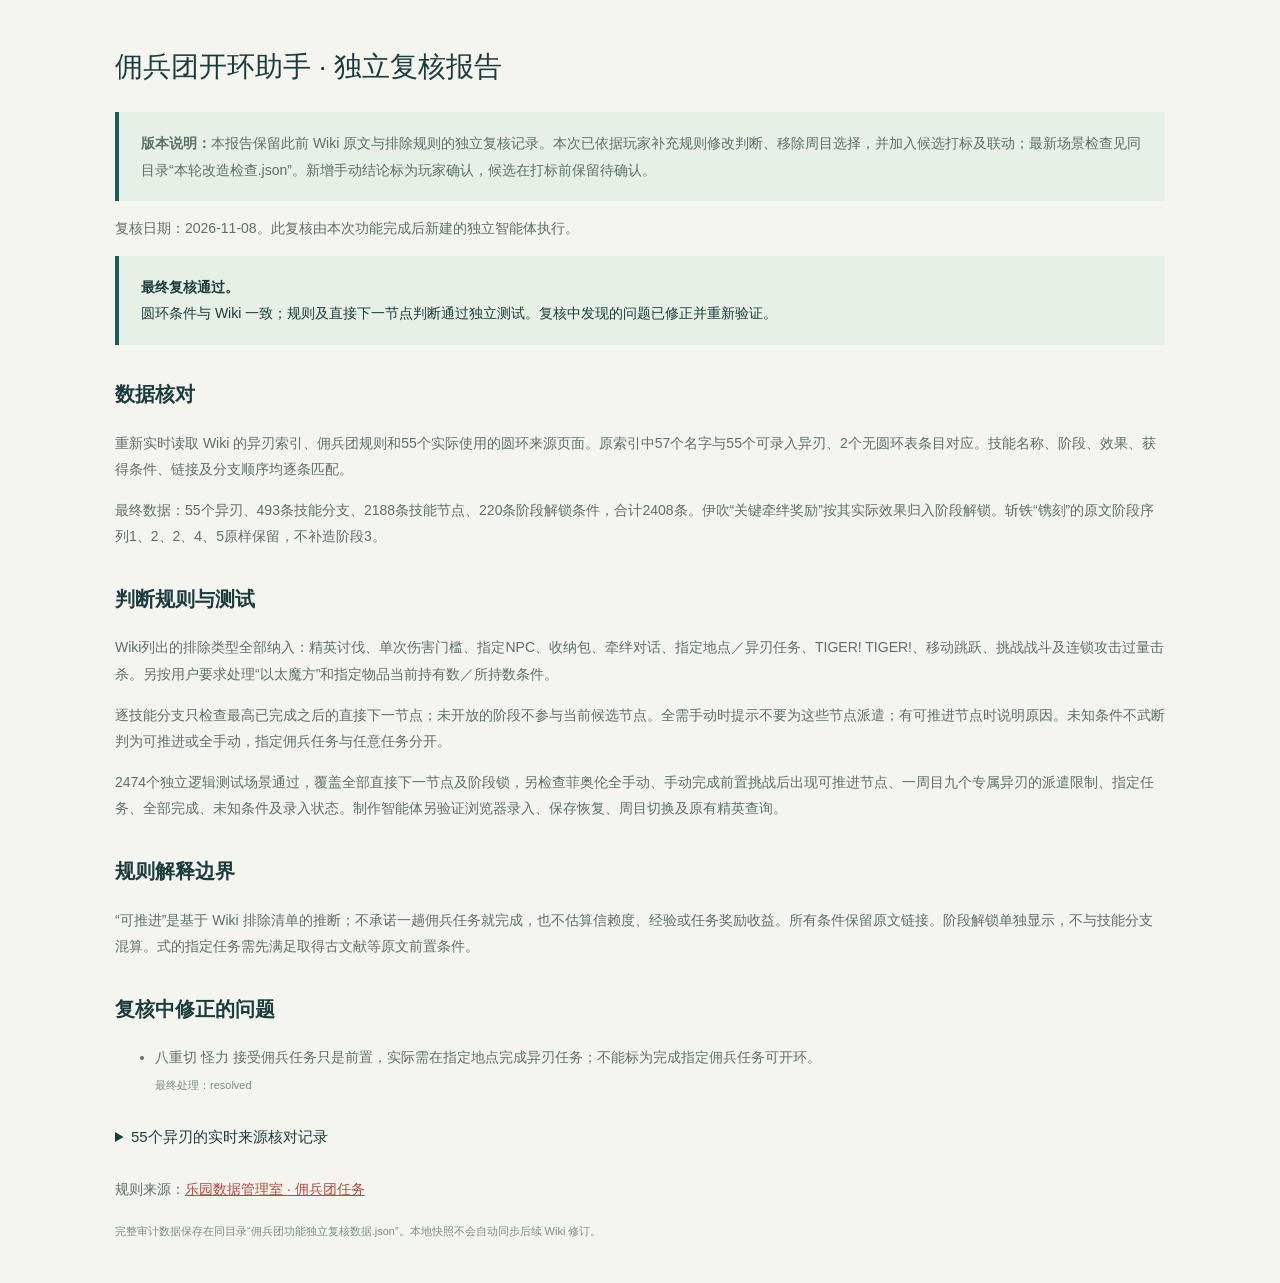
==== 佣兵团功能复核报告.html @ f9e90fae "Add files via upload create" ====
<!doctype html><html lang="zh-CN"><meta charset="UTF-8"><meta name="viewport" content="width=device-width,initial-scale=1"><title>佣兵团开环助手 · 独立复核报告</title><style>body{font:14px/1.9 "Segoe UI","Microsoft YaHei",sans-serif;background:#f5f5ef;color:#1b3c3c;max-width:1050px;margin:40px auto;padding:0 22px}h1{font-size:28px;font-weight:500}h2{font-size:20px;margin-top:30px}p,li{color:#5b7066}a{color:#b1493c}strong{font-weight:600}.pass{background:#e6f0e4;border-left:4px solid #185a55;padding:18px 22px}table{width:100%;border-collapse:collapse;background:white;font-size:12px}th,td{padding:10px 14px;border-bottom:1px solid #d9e3d7;text-align:left;vertical-align:top}th{background:#eaf0e5}.scroll{overflow:auto}summary{cursor:pointer;font-size:15px}details{margin:25px 0}small{font-size:11px;color:#78907d}</style><h1>佣兵团开环助手 · 独立复核报告</h1><p class="pass"><strong>版本说明：</strong>本报告保留此前 Wiki 原文与排除规则的独立复核记录。本次已依据玩家补充规则修改判断、移除周目选择，并加入候选打标及联动；最新场景检查见同目录“本轮改造检查.json”。新增手动结论标为玩家确认，候选在打标前保留待确认。</p><p>复核日期：2026-11-08。此复核由本次功能完成后新建的独立智能体执行。</p><div class="pass"><strong>最终复核通过。</strong><br>圆环条件与 Wiki 一致；规则及直接下一节点判断通过独立测试。复核中发现的问题已修正并重新验证。</div><h2>数据核对</h2><p>重新实时读取 Wiki 的异刃索引、佣兵团规则和55个实际使用的圆环来源页面。原索引中57个名字与55个可录入异刃、2个无圆环表条目对应。技能名称、阶段、效果、获得条件、链接及分支顺序均逐条匹配。</p><p>最终数据：55个异刃、493条技能分支、2188条技能节点、220条阶段解锁条件，合计2408条。伊吹“关键牵绊奖励”按其实际效果归入阶段解锁。斩铁“镌刻”的原文阶段序列1、2、2、4、5原样保留，不补造阶段3。</p><h2>判断规则与测试</h2><p>Wiki列出的排除类型全部纳入：精英讨伐、单次伤害门槛、指定NPC、收纳包、牵绊对话、指定地点／异刃任务、TIGER! TIGER!、移动跳跃、挑战战斗及连锁攻击过量击杀。另按用户要求处理“以太魔方”和指定物品当前持有数／所持数条件。</p><p>逐技能分支只检查最高已完成之后的直接下一节点；未开放的阶段不参与当前候选节点。全需手动时提示不要为这些节点派遣；有可推进节点时说明原因。未知条件不武断判为可推进或全手动，指定佣兵任务与任意任务分开。</p><p>2474个独立逻辑测试场景通过，覆盖全部直接下一节点及阶段锁，另检查菲奥伦全手动、手动完成前置挑战后出现可推进节点、一周目九个专属异刃的派遣限制、指定任务、全部完成、未知条件及录入状态。制作智能体另验证浏览器录入、保存恢复、周目切换及原有精英查询。</p><h2>规则解释边界</h2><p>“可推进”是基于 Wiki 排除清单的推断；不承诺一趟佣兵任务就完成，也不估算信赖度、经验或任务奖励收益。所有条件保留原文链接。阶段解锁单独显示，不与技能分支混算。式的指定任务需先满足取得古文献等原文前置条件。</p><h2>复核中修正的问题</h2><ul><li>八重切 怪力 接受佣兵任务只是前置，实际需在指定地点完成异刃任务；不能标为完成指定佣兵任务可开环。<br><small>最终处理：resolved</small></li></ul><details><summary>55个异刃的实时来源核对记录</summary><div class="scroll"><table><thead><tr><th>异刃</th><th>条件数</th><th>实时来源</th><th>结果</th></tr></thead><tbody><tr><td>焰</td><td>43</td><td><a href="https://xenoblade2.cn/%E5%BC%82%E5%88%83:%E7%84%B0" target="_blank" rel="noopener noreferrer">Wiki 圆环 ↗</a></td><td>passed</td></tr><tr><td>光</td><td>43</td><td><a href="https://xenoblade2.cn/%E5%BC%82%E5%88%83:%E5%85%89" target="_blank" rel="noopener noreferrer">Wiki 圆环 ↗</a></td><td>passed</td></tr><tr><td>白虎</td><td>43</td><td><a href="https://xenoblade2.cn/%E5%BC%82%E5%88%83:%E7%99%BD%E8%99%8E/%E7%89%B5%E7%BB%8A%E5%9C%86%E7%8E%AF" target="_blank" rel="noopener noreferrer">Wiki 圆环 ↗</a></td><td>passed</td></tr><tr><td>花JS</td><td>43</td><td><a href="https://xenoblade2.cn/%E5%BC%82%E5%88%83:%E8%8A%B1JS/%E7%89%B5%E7%BB%8A%E5%9C%86%E7%8E%AF" target="_blank" rel="noopener noreferrer">Wiki 圆环 ↗</a></td><td>passed</td></tr><tr><td>花JK</td><td>43</td><td><a href="https://xenoblade2.cn/%E5%BC%82%E5%88%83:%E8%8A%B1JK/%E7%89%B5%E7%BB%8A%E5%9C%86%E7%8E%AF" target="_blank" rel="noopener noreferrer">Wiki 圆环 ↗</a></td><td>passed</td></tr><tr><td>花JD</td><td>43</td><td><a href="https://xenoblade2.cn/%E5%BC%82%E5%88%83:%E8%8A%B1JD/%E7%89%B5%E7%BB%8A%E5%9C%86%E7%8E%AF" target="_blank" rel="noopener noreferrer">Wiki 圆环 ↗</a></td><td>passed</td></tr><tr><td>朱雀</td><td>41</td><td><a href="https://xenoblade2.cn/%E5%BC%82%E5%88%83:%E6%9C%B1%E9%9B%80/%E7%89%B5%E7%BB%8A%E5%9C%86%E7%8E%AF" target="_blank" rel="noopener noreferrer">Wiki 圆环 ↗</a></td><td>passed</td></tr><tr><td>迦具土</td><td>43</td><td><a href="https://xenoblade2.cn/%E5%BC%82%E5%88%83:%E8%BF%A6%E5%85%B7%E5%9C%9F/%E7%89%B5%E7%BB%8A%E5%9C%86%E7%8E%AF" target="_blank" rel="noopener noreferrer">Wiki 圆环 ↗</a></td><td>passed</td></tr><tr><td>彩歌</td><td>43</td><td><a href="https://xenoblade2.cn/%E5%BC%82%E5%88%83:%E5%BD%A9%E6%AD%8C/%E7%89%B5%E7%BB%8A%E5%9C%86%E7%8E%AF" target="_blank" rel="noopener noreferrer">Wiki 圆环 ↗</a></td><td>passed</td></tr><tr><td>尼娅</td><td>43</td><td><a href="https://xenoblade2.cn/%E5%BC%82%E5%88%83:%E5%B0%BC%E5%A8%85/%E7%89%B5%E7%BB%8A%E5%9C%86%E7%8E%AF" target="_blank" rel="noopener noreferrer">Wiki 圆环 ↗</a></td><td>passed</td></tr><tr><td>绵津见</td><td>43</td><td><a href="https://xenoblade2.cn/%E5%BC%82%E5%88%83:%E7%BB%B5%E6%B4%A5%E8%A7%81/%E7%89%B5%E7%BB%8A%E5%9C%86%E7%8E%AF" target="_blank" rel="noopener noreferrer">Wiki 圆环 ↗</a></td><td>passed</td></tr><tr><td>红莲</td><td>43</td><td><a href="https://xenoblade2.cn/%E5%BC%82%E5%88%83:%E7%BA%A2%E8%8E%B2/%E7%89%B5%E7%BB%8A%E5%9C%86%E7%8E%AF" target="_blank" rel="noopener noreferrer">Wiki 圆环 ↗</a></td><td>passed</td></tr><tr><td>力男</td><td>49</td><td><a href="https://xenoblade2.cn/%E5%BC%82%E5%88%83:%E5%8A%9B%E7%94%B7/%E7%89%B5%E7%BB%8A%E5%9C%86%E7%8E%AF" target="_blank" rel="noopener noreferrer">Wiki 圆环 ↗</a></td><td>passed</td></tr><tr><td>婆娑罗</td><td>43</td><td><a href="https://xenoblade2.cn/%E5%BC%82%E5%88%83:%E5%A9%86%E5%A8%91%E7%BD%97/%E7%89%B5%E7%BB%8A%E5%9C%86%E7%8E%AF" target="_blank" rel="noopener noreferrer">Wiki 圆环 ↗</a></td><td>passed</td></tr><tr><td>鸣</td><td>43</td><td><a href="https://xenoblade2.cn/%E5%BC%82%E5%88%83:%E9%B8%A3/%E7%89%B5%E7%BB%8A%E5%9C%86%E7%8E%AF" target="_blank" rel="noopener noreferrer">Wiki 圆环 ↗</a></td><td>passed</td></tr><tr><td>玛瑙</td><td>43</td><td><a href="https://xenoblade2.cn/%E5%BC%82%E5%88%83:%E7%8E%9B%E7%91%99/%E7%89%B5%E7%BB%8A%E5%9C%86%E7%8E%AF" target="_blank" rel="noopener noreferrer">Wiki 圆环 ↗</a></td><td>passed</td></tr><tr><td>雄黄</td><td>43</td><td><a href="https://xenoblade2.cn/%E5%BC%82%E5%88%83:%E9%9B%84%E9%BB%84/%E7%89%B5%E7%BB%8A%E5%9C%86%E7%8E%AF" target="_blank" rel="noopener noreferrer">Wiki 圆环 ↗</a></td><td>passed</td></tr><tr><td>韦驮天</td><td>43</td><td><a href="https://xenoblade2.cn/%E5%BC%82%E5%88%83:%E9%9F%A6%E9%A9%AE%E5%A4%A9/%E7%89%B5%E7%BB%8A%E5%9C%86%E7%8E%AF" target="_blank" rel="noopener noreferrer">Wiki 圆环 ↗</a></td><td>passed</td></tr><tr><td>宫比罗</td><td>39</td><td><a href="https://xenoblade2.cn/%E5%BC%82%E5%88%83:%E5%AE%AB%E6%AF%94%E7%BD%97/%E7%89%B5%E7%BB%8A%E5%9C%86%E7%8E%AF" target="_blank" rel="noopener noreferrer">Wiki 圆环 ↗</a></td><td>passed</td></tr><tr><td>宫比罗(觉醒)</td><td>43</td><td><a href="https://xenoblade2.cn/%E5%BC%82%E5%88%83:%E5%AE%AB%E6%AF%94%E7%BD%97(%E8%A7%89%E9%86%92)/%E7%89%B5%E7%BB%8A%E5%9C%86%E7%8E%AF" target="_blank" rel="noopener noreferrer">Wiki 圆环 ↗</a></td><td>passed</td></tr><tr><td>重音</td><td>43</td><td><a href="https://xenoblade2.cn/%E5%BC%82%E5%88%83:%E9%87%8D%E9%9F%B3/%E7%89%B5%E7%BB%8A%E5%9C%86%E7%8E%AF" target="_blank" rel="noopener noreferrer">Wiki 圆环 ↗</a></td><td>passed</td></tr><tr><td>水分</td><td>43</td><td><a href="https://xenoblade2.cn/%E5%BC%82%E5%88%83:%E6%B0%B4%E5%88%86/%E7%89%B5%E7%BB%8A%E5%9C%86%E7%8E%AF" target="_blank" rel="noopener noreferrer">Wiki 圆环 ↗</a></td><td>passed</td></tr><tr><td>星织</td><td>43</td><td><a href="https://xenoblade2.cn/%E5%BC%82%E5%88%83:%E6%98%9F%E7%BB%87/%E7%89%B5%E7%BB%8A%E5%9C%86%E7%8E%AF" target="_blank" rel="noopener noreferrer">Wiki 圆环 ↗</a></td><td>passed</td></tr><tr><td>时叶</td><td>43</td><td><a href="https://xenoblade2.cn/%E5%BC%82%E5%88%83:%E6%97%B6%E5%8F%B6/%E7%89%B5%E7%BB%8A%E5%9C%86%E7%8E%AF" target="_blank" rel="noopener noreferrer">Wiki 圆环 ↗</a></td><td>passed</td></tr><tr><td>石榴</td><td>45</td><td><a href="https://xenoblade2.cn/%E5%BC%82%E5%88%83:%E7%9F%B3%E6%A6%B4/%E7%89%B5%E7%BB%8A%E5%9C%86%E7%8E%AF" target="_blank" rel="noopener noreferrer">Wiki 圆环 ↗</a></td><td>passed</td></tr><tr><td>蓟</td><td>43</td><td><a href="https://xenoblade2.cn/%E5%BC%82%E5%88%83:%E8%93%9F/%E7%89%B5%E7%BB%8A%E5%9C%86%E7%8E%AF" target="_blank" rel="noopener noreferrer">Wiki 圆环 ↗</a></td><td>passed</td></tr><tr><td>七冰</td><td>45</td><td><a href="https://xenoblade2.cn/%E5%BC%82%E5%88%83:%E4%B8%83%E5%86%B0/%E7%89%B5%E7%BB%8A%E5%9C%86%E7%8E%AF" target="_blank" rel="noopener noreferrer">Wiki 圆环 ↗</a></td><td>passed</td></tr><tr><td>纽兹</td><td>43</td><td><a href="https://xenoblade2.cn/%E5%BC%82%E5%88%83:%E7%BA%BD%E5%85%B9/%E7%89%B5%E7%BB%8A%E5%9C%86%E7%8E%AF" target="_blank" rel="noopener noreferrer">Wiki 圆环 ↗</a></td><td>passed</td></tr><tr><td>宇迦</td><td>43</td><td><a href="https://xenoblade2.cn/%E5%BC%82%E5%88%83:%E5%AE%87%E8%BF%A6/%E7%89%B5%E7%BB%8A%E5%9C%86%E7%8E%AF" target="_blank" rel="noopener noreferrer">Wiki 圆环 ↗</a></td><td>passed</td></tr><tr><td>凛音</td><td>43</td><td><a href="https://xenoblade2.cn/%E5%BC%82%E5%88%83:%E5%87%9B%E9%9F%B3/%E7%89%B5%E7%BB%8A%E5%9C%86%E7%8E%AF" target="_blank" rel="noopener noreferrer">Wiki 圆环 ↗</a></td><td>passed</td></tr><tr><td>结</td><td>45</td><td><a href="https://xenoblade2.cn/%E5%BC%82%E5%88%83:%E7%BB%93/%E7%89%B5%E7%BB%8A%E5%9C%86%E7%8E%AF" target="_blank" rel="noopener noreferrer">Wiki 圆环 ↗</a></td><td>passed</td></tr><tr><td>式</td><td>45</td><td><a href="https://xenoblade2.cn/%E5%BC%82%E5%88%83:%E5%BC%8F/%E7%89%B5%E7%BB%8A%E5%9C%86%E7%8E%AF" target="_blank" rel="noopener noreferrer">Wiki 圆环 ↗</a></td><td>passed</td></tr><tr><td>雷鼓</td><td>47</td><td><a href="https://xenoblade2.cn/%E5%BC%82%E5%88%83:%E9%9B%B7%E9%BC%93/%E7%89%B5%E7%BB%8A%E5%9C%86%E7%8E%AF" target="_blank" rel="noopener noreferrer">Wiki 圆环 ↗</a></td><td>passed</td></tr><tr><td>八重切</td><td>49</td><td><a href="https://xenoblade2.cn/%E5%BC%82%E5%88%83:%E5%85%AB%E9%87%8D%E5%88%87/%E7%89%B5%E7%BB%8A%E5%9C%86%E7%8E%AF" target="_blank" rel="noopener noreferrer">Wiki 圆环 ↗</a></td><td>passed</td></tr><tr><td>伊吹</td><td>43</td><td><a href="https://xenoblade2.cn/%E5%BC%82%E5%88%83:%E4%BC%8A%E5%90%B9/%E7%89%B5%E7%BB%8A%E5%9C%86%E7%8E%AF" target="_blank" rel="noopener noreferrer">Wiki 圆环 ↗</a></td><td>passed</td></tr><tr><td>萤</td><td>47</td><td><a href="https://xenoblade2.cn/%E5%BC%82%E5%88%83:%E8%90%A4/%E7%89%B5%E7%BB%8A%E5%9C%86%E7%8E%AF" target="_blank" rel="noopener noreferrer">Wiki 圆环 ↗</a></td><td>passed</td></tr><tr><td>KOS-MOS Re:</td><td>43</td><td><a href="https://xenoblade2.cn/%E5%BC%82%E5%88%83:KOS-MOS_Re:/%E7%89%B5%E7%BB%8A%E5%9C%86%E7%8E%AF" target="_blank" rel="noopener noreferrer">Wiki 圆环 ↗</a></td><td>passed</td></tr><tr><td>天威</td><td>45</td><td><a href="https://xenoblade2.cn/%E5%BC%82%E5%88%83:%E5%A4%A9%E5%A8%81/%E7%89%B5%E7%BB%8A%E5%9C%86%E7%8E%AF" target="_blank" rel="noopener noreferrer">Wiki 圆环 ↗</a></td><td>passed</td></tr><tr><td>月</td><td>43</td><td><a href="https://xenoblade2.cn/%E5%BC%82%E5%88%83:%E6%9C%88/%E7%89%B5%E7%BB%8A%E5%9C%86%E7%8E%AF" target="_blank" rel="noopener noreferrer">Wiki 圆环 ↗</a></td><td>passed</td></tr><tr><td>T-elos Re:</td><td>45</td><td><a href="https://xenoblade2.cn/%E5%BC%82%E5%88%83:T-elos_Re:/%E7%89%B5%E7%BB%8A%E5%9C%86%E7%8E%AF" target="_blank" rel="noopener noreferrer">Wiki 圆环 ↗</a></td><td>passed</td></tr><tr><td>花巴斯塔</td><td>45</td><td><a href="https://xenoblade2.cn/%E5%BC%82%E5%88%83:%E8%8A%B1%E5%B7%B4%E6%96%AF%E5%A1%94/%E7%89%B5%E7%BB%8A%E5%9C%86%E7%8E%AF" target="_blank" rel="noopener noreferrer">Wiki 圆环 ↗</a></td><td>passed</td></tr><tr><td>修尔克</td><td>43</td><td><a href="https://xenoblade2.cn/%E5%BC%82%E5%88%83:%E4%BF%AE%E5%B0%94%E5%85%8B/%E7%89%B5%E7%BB%8A%E5%9C%86%E7%8E%AF" target="_blank" rel="noopener noreferrer">Wiki 圆环 ↗</a></td><td>passed</td></tr><tr><td>菲奥伦</td><td>43</td><td><a href="https://xenoblade2.cn/%E5%BC%82%E5%88%83:%E8%8F%B2%E5%A5%A5%E4%BC%A6/%E7%89%B5%E7%BB%8A%E5%9C%86%E7%8E%AF" target="_blank" rel="noopener noreferrer">Wiki 圆环 ↗</a></td><td>passed</td></tr><tr><td>神八</td><td>45</td><td><a href="https://xenoblade2.cn/%E5%BC%82%E5%88%83:%E7%A5%9E%E5%85%AB/%E7%89%B5%E7%BB%8A%E5%9C%86%E7%8E%AF" target="_blank" rel="noopener noreferrer">Wiki 圆环 ↗</a></td><td>passed</td></tr><tr><td>火花</td><td>47</td><td><a href="https://xenoblade2.cn/%E5%BC%82%E5%88%83:%E7%81%AB%E8%8A%B1/%E7%89%B5%E7%BB%8A%E5%9C%86%E7%8E%AF" target="_blank" rel="noopener noreferrer">Wiki 圆环 ↗</a></td><td>passed</td></tr><tr><td>艾尔玛</td><td>49</td><td><a href="https://xenoblade2.cn/%E5%BC%82%E5%88%83:%E8%89%BE%E5%B0%94%E7%8E%9B/%E7%89%B5%E7%BB%8A%E5%9C%86%E7%8E%AF" target="_blank" rel="noopener noreferrer">Wiki 圆环 ↗</a></td><td>passed</td></tr><tr><td>义经</td><td>43</td><td><a href="https://xenoblade2.cn/%E5%BC%82%E5%88%83:%E4%B9%89%E7%BB%8F/%E7%89%B5%E7%BB%8A%E5%9C%86%E7%8E%AF" target="_blank" rel="noopener noreferrer">Wiki 圆环 ↗</a></td><td>passed</td></tr><tr><td>弁庆</td><td>43</td><td><a href="https://xenoblade2.cn/%E5%BC%82%E5%88%83:%E5%BC%81%E5%BA%86/%E7%89%B5%E7%BB%8A%E5%9C%86%E7%8E%AF" target="_blank" rel="noopener noreferrer">Wiki 圆环 ↗</a></td><td>passed</td></tr><tr><td>佐田彦</td><td>43</td><td><a href="https://xenoblade2.cn/%E5%BC%82%E5%88%83:%E4%BD%90%E7%94%B0%E5%BD%A6/%E7%89%B5%E7%BB%8A%E5%9C%86%E7%8E%AF" target="_blank" rel="noopener noreferrer">Wiki 圆环 ↗</a></td><td>passed</td></tr><tr><td>神威</td><td>43</td><td><a href="https://xenoblade2.cn/%E5%BC%82%E5%88%83:%E7%A5%9E%E5%A8%81/%E7%89%B5%E7%BB%8A%E5%9C%86%E7%8E%AF" target="_blank" rel="noopener noreferrer">Wiki 圆环 ↗</a></td><td>passed</td></tr><tr><td>罗候</td><td>43</td><td><a href="https://xenoblade2.cn/%E5%BC%82%E5%88%83:%E7%BD%97%E5%80%99/%E7%89%B5%E7%BB%8A%E5%9C%86%E7%8E%AF" target="_blank" rel="noopener noreferrer">Wiki 圆环 ↗</a></td><td>passed</td></tr><tr><td>大锤</td><td>43</td><td><a href="https://xenoblade2.cn/%E5%BC%82%E5%88%83:%E5%A4%A7%E9%94%A4/%E7%89%B5%E7%BB%8A%E5%9C%86%E7%8E%AF" target="_blank" rel="noopener noreferrer">Wiki 圆环 ↗</a></td><td>passed</td></tr><tr><td>斩铁</td><td>43</td><td><a href="https://xenoblade2.cn/%E5%BC%82%E5%88%83:%E6%96%A9%E9%93%81/%E7%89%B5%E7%BB%8A%E5%9C%86%E7%8E%AF" target="_blank" rel="noopener noreferrer">Wiki 圆环 ↗</a></td><td>passed</td></tr><tr><td>M.O.M.O.</td><td>43</td><td><a href="https://xenoblade2.cn/%E5%BC%82%E5%88%83:M.O.M.O." target="_blank" rel="noopener noreferrer">Wiki 圆环 ↗</a></td><td>passed</td></tr><tr><td>M.O.M.O. :i</td><td>46</td><td><a href="https://xenoblade2.cn/%E5%BC%82%E5%88%83:M.O.M.O._:i" target="_blank" rel="noopener noreferrer">Wiki 圆环 ↗</a></td><td>passed</td></tr></tbody></table></div></details><p>规则来源：<a href="https://xenoblade2.cn/佣兵团任务" target="_blank" rel="noopener noreferrer">乐园数据管理室 · 佣兵团任务</a></p><small>完整审计数据保存在同目录“佣兵团功能独立复核数据.json”。本地快照不会自动同步后续 Wiki 修订。</small></html>
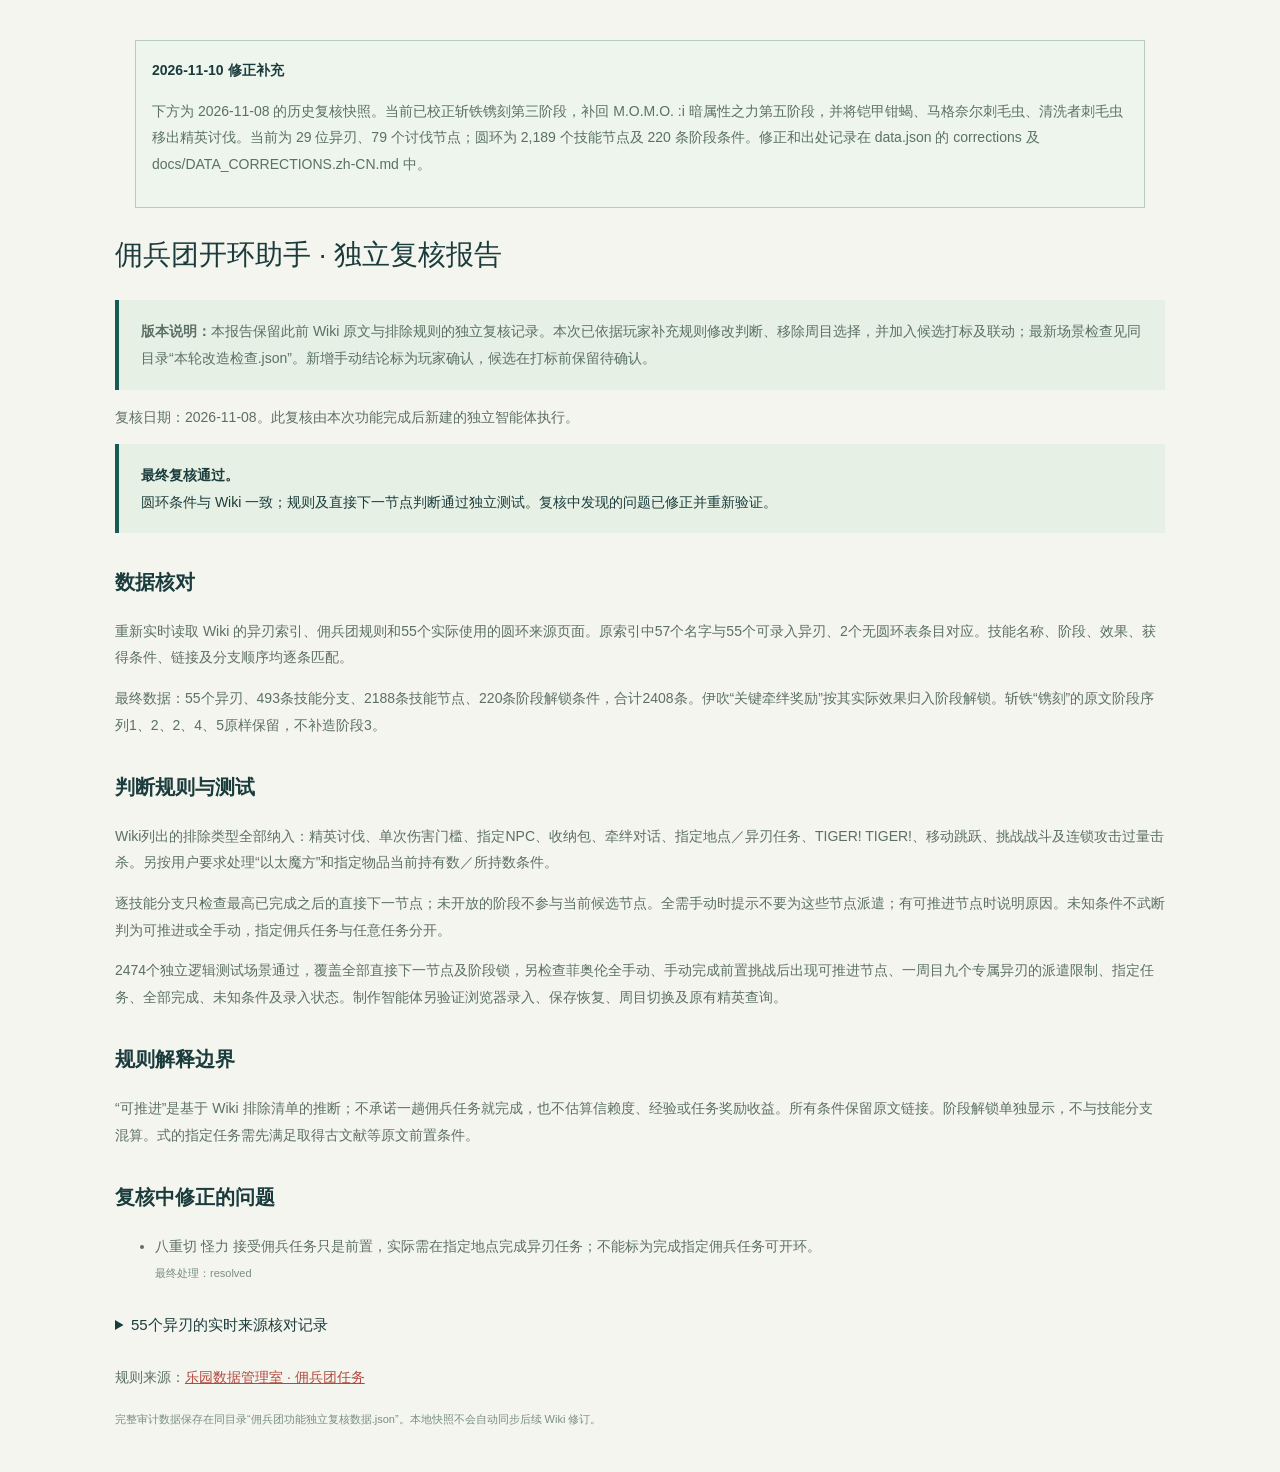
==== commit e3b7cc22: "1. 斩铁牵绊圆环 镌刻 显示错误 2. momo暗属性之力显示错误 3. 部分节点需要讨伐的怪物被误标为精英怪" ====
--- a/佣兵团功能复核报告.html
+++ b/佣兵团功能复核报告.html
@@ -1 +1 @@
-<!doctype html><html lang="zh-CN"><meta charset="UTF-8"><meta name="viewport" content="width=device-width,initial-scale=1"><title>佣兵团开环助手 · 独立复核报告</title><style>body{font:14px/1.9 "Segoe UI","Microsoft YaHei",sans-serif;background:#f5f5ef;color:#1b3c3c;max-width:1050px;margin:40px auto;padding:0 22px}h1{font-size:28px;font-weight:500}h2{font-size:20px;margin-top:30px}p,li{color:#5b7066}a{color:#b1493c}strong{font-weight:600}.pass{background:#e6f0e4;border-left:4px solid #185a55;padding:18px 22px}table{width:100%;border-collapse:collapse;background:white;font-size:12px}th,td{padding:10px 14px;border-bottom:1px solid #d9e3d7;text-align:left;vertical-align:top}th{background:#eaf0e5}.scroll{overflow:auto}summary{cursor:pointer;font-size:15px}details{margin:25px 0}small{font-size:11px;color:#78907d}</style><h1>佣兵团开环助手 · 独立复核报告</h1><p class="pass"><strong>版本说明：</strong>本报告保留此前 Wiki 原文与排除规则的独立复核记录。本次已依据玩家补充规则修改判断、移除周目选择，并加入候选打标及联动；最新场景检查见同目录“本轮改造检查.json”。新增手动结论标为玩家确认，候选在打标前保留待确认。</p><p>复核日期：2026-11-08。此复核由本次功能完成后新建的独立智能体执行。</p><div class="pass"><strong>最终复核通过。</strong><br>圆环条件与 Wiki 一致；规则及直接下一节点判断通过独立测试。复核中发现的问题已修正并重新验证。</div><h2>数据核对</h2><p>重新实时读取 Wiki 的异刃索引、佣兵团规则和55个实际使用的圆环来源页面。原索引中57个名字与55个可录入异刃、2个无圆环表条目对应。技能名称、阶段、效果、获得条件、链接及分支顺序均逐条匹配。</p><p>最终数据：55个异刃、493条技能分支、2188条技能节点、220条阶段解锁条件，合计2408条。伊吹“关键牵绊奖励”按其实际效果归入阶段解锁。斩铁“镌刻”的原文阶段序列1、2、2、4、5原样保留，不补造阶段3。</p><h2>判断规则与测试</h2><p>Wiki列出的排除类型全部纳入：精英讨伐、单次伤害门槛、指定NPC、收纳包、牵绊对话、指定地点／异刃任务、TIGER! TIGER!、移动跳跃、挑战战斗及连锁攻击过量击杀。另按用户要求处理“以太魔方”和指定物品当前持有数／所持数条件。</p><p>逐技能分支只检查最高已完成之后的直接下一节点；未开放的阶段不参与当前候选节点。全需手动时提示不要为这些节点派遣；有可推进节点时说明原因。未知条件不武断判为可推进或全手动，指定佣兵任务与任意任务分开。</p><p>2474个独立逻辑测试场景通过，覆盖全部直接下一节点及阶段锁，另检查菲奥伦全手动、手动完成前置挑战后出现可推进节点、一周目九个专属异刃的派遣限制、指定任务、全部完成、未知条件及录入状态。制作智能体另验证浏览器录入、保存恢复、周目切换及原有精英查询。</p><h2>规则解释边界</h2><p>“可推进”是基于 Wiki 排除清单的推断；不承诺一趟佣兵任务就完成，也不估算信赖度、经验或任务奖励收益。所有条件保留原文链接。阶段解锁单独显示，不与技能分支混算。式的指定任务需先满足取得古文献等原文前置条件。</p><h2>复核中修正的问题</h2><ul><li>八重切 怪力 接受佣兵任务只是前置，实际需在指定地点完成异刃任务；不能标为完成指定佣兵任务可开环。<br><small>最终处理：resolved</small></li></ul><details><summary>55个异刃的实时来源核对记录</summary><div class="scroll"><table><thead><tr><th>异刃</th><th>条件数</th><th>实时来源</th><th>结果</th></tr></thead><tbody><tr><td>焰</td><td>43</td><td><a href="https://xenoblade2.cn/%E5%BC%82%E5%88%83:%E7%84%B0" target="_blank" rel="noopener noreferrer">Wiki 圆环 ↗</a></td><td>passed</td></tr><tr><td>光</td><td>43</td><td><a href="https://xenoblade2.cn/%E5%BC%82%E5%88%83:%E5%85%89" target="_blank" rel="noopener noreferrer">Wiki 圆环 ↗</a></td><td>passed</td></tr><tr><td>白虎</td><td>43</td><td><a href="https://xenoblade2.cn/%E5%BC%82%E5%88%83:%E7%99%BD%E8%99%8E/%E7%89%B5%E7%BB%8A%E5%9C%86%E7%8E%AF" target="_blank" rel="noopener noreferrer">Wiki 圆环 ↗</a></td><td>passed</td></tr><tr><td>花JS</td><td>43</td><td><a href="https://xenoblade2.cn/%E5%BC%82%E5%88%83:%E8%8A%B1JS/%E7%89%B5%E7%BB%8A%E5%9C%86%E7%8E%AF" target="_blank" rel="noopener noreferrer">Wiki 圆环 ↗</a></td><td>passed</td></tr><tr><td>花JK</td><td>43</td><td><a href="https://xenoblade2.cn/%E5%BC%82%E5%88%83:%E8%8A%B1JK/%E7%89%B5%E7%BB%8A%E5%9C%86%E7%8E%AF" target="_blank" rel="noopener noreferrer">Wiki 圆环 ↗</a></td><td>passed</td></tr><tr><td>花JD</td><td>43</td><td><a href="https://xenoblade2.cn/%E5%BC%82%E5%88%83:%E8%8A%B1JD/%E7%89%B5%E7%BB%8A%E5%9C%86%E7%8E%AF" target="_blank" rel="noopener noreferrer">Wiki 圆环 ↗</a></td><td>passed</td></tr><tr><td>朱雀</td><td>41</td><td><a href="https://xenoblade2.cn/%E5%BC%82%E5%88%83:%E6%9C%B1%E9%9B%80/%E7%89%B5%E7%BB%8A%E5%9C%86%E7%8E%AF" target="_blank" rel="noopener noreferrer">Wiki 圆环 ↗</a></td><td>passed</td></tr><tr><td>迦具土</td><td>43</td><td><a href="https://xenoblade2.cn/%E5%BC%82%E5%88%83:%E8%BF%A6%E5%85%B7%E5%9C%9F/%E7%89%B5%E7%BB%8A%E5%9C%86%E7%8E%AF" target="_blank" rel="noopener noreferrer">Wiki 圆环 ↗</a></td><td>passed</td></tr><tr><td>彩歌</td><td>43</td><td><a href="https://xenoblade2.cn/%E5%BC%82%E5%88%83:%E5%BD%A9%E6%AD%8C/%E7%89%B5%E7%BB%8A%E5%9C%86%E7%8E%AF" target="_blank" rel="noopener noreferrer">Wiki 圆环 ↗</a></td><td>passed</td></tr><tr><td>尼娅</td><td>43</td><td><a href="https://xenoblade2.cn/%E5%BC%82%E5%88%83:%E5%B0%BC%E5%A8%85/%E7%89%B5%E7%BB%8A%E5%9C%86%E7%8E%AF" target="_blank" rel="noopener noreferrer">Wiki 圆环 ↗</a></td><td>passed</td></tr><tr><td>绵津见</td><td>43</td><td><a href="https://xenoblade2.cn/%E5%BC%82%E5%88%83:%E7%BB%B5%E6%B4%A5%E8%A7%81/%E7%89%B5%E7%BB%8A%E5%9C%86%E7%8E%AF" target="_blank" rel="noopener noreferrer">Wiki 圆环 ↗</a></td><td>passed</td></tr><tr><td>红莲</td><td>43</td><td><a href="https://xenoblade2.cn/%E5%BC%82%E5%88%83:%E7%BA%A2%E8%8E%B2/%E7%89%B5%E7%BB%8A%E5%9C%86%E7%8E%AF" target="_blank" rel="noopener noreferrer">Wiki 圆环 ↗</a></td><td>passed</td></tr><tr><td>力男</td><td>49</td><td><a href="https://xenoblade2.cn/%E5%BC%82%E5%88%83:%E5%8A%9B%E7%94%B7/%E7%89%B5%E7%BB%8A%E5%9C%86%E7%8E%AF" target="_blank" rel="noopener noreferrer">Wiki 圆环 ↗</a></td><td>passed</td></tr><tr><td>婆娑罗</td><td>43</td><td><a href="https://xenoblade2.cn/%E5%BC%82%E5%88%83:%E5%A9%86%E5%A8%91%E7%BD%97/%E7%89%B5%E7%BB%8A%E5%9C%86%E7%8E%AF" target="_blank" rel="noopener noreferrer">Wiki 圆环 ↗</a></td><td>passed</td></tr><tr><td>鸣</td><td>43</td><td><a href="https://xenoblade2.cn/%E5%BC%82%E5%88%83:%E9%B8%A3/%E7%89%B5%E7%BB%8A%E5%9C%86%E7%8E%AF" target="_blank" rel="noopener noreferrer">Wiki 圆环 ↗</a></td><td>passed</td></tr><tr><td>玛瑙</td><td>43</td><td><a href="https://xenoblade2.cn/%E5%BC%82%E5%88%83:%E7%8E%9B%E7%91%99/%E7%89%B5%E7%BB%8A%E5%9C%86%E7%8E%AF" target="_blank" rel="noopener noreferrer">Wiki 圆环 ↗</a></td><td>passed</td></tr><tr><td>雄黄</td><td>43</td><td><a href="https://xenoblade2.cn/%E5%BC%82%E5%88%83:%E9%9B%84%E9%BB%84/%E7%89%B5%E7%BB%8A%E5%9C%86%E7%8E%AF" target="_blank" rel="noopener noreferrer">Wiki 圆环 ↗</a></td><td>passed</td></tr><tr><td>韦驮天</td><td>43</td><td><a href="https://xenoblade2.cn/%E5%BC%82%E5%88%83:%E9%9F%A6%E9%A9%AE%E5%A4%A9/%E7%89%B5%E7%BB%8A%E5%9C%86%E7%8E%AF" target="_blank" rel="noopener noreferrer">Wiki 圆环 ↗</a></td><td>passed</td></tr><tr><td>宫比罗</td><td>39</td><td><a href="https://xenoblade2.cn/%E5%BC%82%E5%88%83:%E5%AE%AB%E6%AF%94%E7%BD%97/%E7%89%B5%E7%BB%8A%E5%9C%86%E7%8E%AF" target="_blank" rel="noopener noreferrer">Wiki 圆环 ↗</a></td><td>passed</td></tr><tr><td>宫比罗(觉醒)</td><td>43</td><td><a href="https://xenoblade2.cn/%E5%BC%82%E5%88%83:%E5%AE%AB%E6%AF%94%E7%BD%97(%E8%A7%89%E9%86%92)/%E7%89%B5%E7%BB%8A%E5%9C%86%E7%8E%AF" target="_blank" rel="noopener noreferrer">Wiki 圆环 ↗</a></td><td>passed</td></tr><tr><td>重音</td><td>43</td><td><a href="https://xenoblade2.cn/%E5%BC%82%E5%88%83:%E9%87%8D%E9%9F%B3/%E7%89%B5%E7%BB%8A%E5%9C%86%E7%8E%AF" target="_blank" rel="noopener noreferrer">Wiki 圆环 ↗</a></td><td>passed</td></tr><tr><td>水分</td><td>43</td><td><a href="https://xenoblade2.cn/%E5%BC%82%E5%88%83:%E6%B0%B4%E5%88%86/%E7%89%B5%E7%BB%8A%E5%9C%86%E7%8E%AF" target="_blank" rel="noopener noreferrer">Wiki 圆环 ↗</a></td><td>passed</td></tr><tr><td>星织</td><td>43</td><td><a href="https://xenoblade2.cn/%E5%BC%82%E5%88%83:%E6%98%9F%E7%BB%87/%E7%89%B5%E7%BB%8A%E5%9C%86%E7%8E%AF" target="_blank" rel="noopener noreferrer">Wiki 圆环 ↗</a></td><td>passed</td></tr><tr><td>时叶</td><td>43</td><td><a href="https://xenoblade2.cn/%E5%BC%82%E5%88%83:%E6%97%B6%E5%8F%B6/%E7%89%B5%E7%BB%8A%E5%9C%86%E7%8E%AF" target="_blank" rel="noopener noreferrer">Wiki 圆环 ↗</a></td><td>passed</td></tr><tr><td>石榴</td><td>45</td><td><a href="https://xenoblade2.cn/%E5%BC%82%E5%88%83:%E7%9F%B3%E6%A6%B4/%E7%89%B5%E7%BB%8A%E5%9C%86%E7%8E%AF" target="_blank" rel="noopener noreferrer">Wiki 圆环 ↗</a></td><td>passed</td></tr><tr><td>蓟</td><td>43</td><td><a href="https://xenoblade2.cn/%E5%BC%82%E5%88%83:%E8%93%9F/%E7%89%B5%E7%BB%8A%E5%9C%86%E7%8E%AF" target="_blank" rel="noopener noreferrer">Wiki 圆环 ↗</a></td><td>passed</td></tr><tr><td>七冰</td><td>45</td><td><a href="https://xenoblade2.cn/%E5%BC%82%E5%88%83:%E4%B8%83%E5%86%B0/%E7%89%B5%E7%BB%8A%E5%9C%86%E7%8E%AF" target="_blank" rel="noopener noreferrer">Wiki 圆环 ↗</a></td><td>passed</td></tr><tr><td>纽兹</td><td>43</td><td><a href="https://xenoblade2.cn/%E5%BC%82%E5%88%83:%E7%BA%BD%E5%85%B9/%E7%89%B5%E7%BB%8A%E5%9C%86%E7%8E%AF" target="_blank" rel="noopener noreferrer">Wiki 圆环 ↗</a></td><td>passed</td></tr><tr><td>宇迦</td><td>43</td><td><a href="https://xenoblade2.cn/%E5%BC%82%E5%88%83:%E5%AE%87%E8%BF%A6/%E7%89%B5%E7%BB%8A%E5%9C%86%E7%8E%AF" target="_blank" rel="noopener noreferrer">Wiki 圆环 ↗</a></td><td>passed</td></tr><tr><td>凛音</td><td>43</td><td><a href="https://xenoblade2.cn/%E5%BC%82%E5%88%83:%E5%87%9B%E9%9F%B3/%E7%89%B5%E7%BB%8A%E5%9C%86%E7%8E%AF" target="_blank" rel="noopener noreferrer">Wiki 圆环 ↗</a></td><td>passed</td></tr><tr><td>结</td><td>45</td><td><a href="https://xenoblade2.cn/%E5%BC%82%E5%88%83:%E7%BB%93/%E7%89%B5%E7%BB%8A%E5%9C%86%E7%8E%AF" target="_blank" rel="noopener noreferrer">Wiki 圆环 ↗</a></td><td>passed</td></tr><tr><td>式</td><td>45</td><td><a href="https://xenoblade2.cn/%E5%BC%82%E5%88%83:%E5%BC%8F/%E7%89%B5%E7%BB%8A%E5%9C%86%E7%8E%AF" target="_blank" rel="noopener noreferrer">Wiki 圆环 ↗</a></td><td>passed</td></tr><tr><td>雷鼓</td><td>47</td><td><a href="https://xenoblade2.cn/%E5%BC%82%E5%88%83:%E9%9B%B7%E9%BC%93/%E7%89%B5%E7%BB%8A%E5%9C%86%E7%8E%AF" target="_blank" rel="noopener noreferrer">Wiki 圆环 ↗</a></td><td>passed</td></tr><tr><td>八重切</td><td>49</td><td><a href="https://xenoblade2.cn/%E5%BC%82%E5%88%83:%E5%85%AB%E9%87%8D%E5%88%87/%E7%89%B5%E7%BB%8A%E5%9C%86%E7%8E%AF" target="_blank" rel="noopener noreferrer">Wiki 圆环 ↗</a></td><td>passed</td></tr><tr><td>伊吹</td><td>43</td><td><a href="https://xenoblade2.cn/%E5%BC%82%E5%88%83:%E4%BC%8A%E5%90%B9/%E7%89%B5%E7%BB%8A%E5%9C%86%E7%8E%AF" target="_blank" rel="noopener noreferrer">Wiki 圆环 ↗</a></td><td>passed</td></tr><tr><td>萤</td><td>47</td><td><a href="https://xenoblade2.cn/%E5%BC%82%E5%88%83:%E8%90%A4/%E7%89%B5%E7%BB%8A%E5%9C%86%E7%8E%AF" target="_blank" rel="noopener noreferrer">Wiki 圆环 ↗</a></td><td>passed</td></tr><tr><td>KOS-MOS Re:</td><td>43</td><td><a href="https://xenoblade2.cn/%E5%BC%82%E5%88%83:KOS-MOS_Re:/%E7%89%B5%E7%BB%8A%E5%9C%86%E7%8E%AF" target="_blank" rel="noopener noreferrer">Wiki 圆环 ↗</a></td><td>passed</td></tr><tr><td>天威</td><td>45</td><td><a href="https://xenoblade2.cn/%E5%BC%82%E5%88%83:%E5%A4%A9%E5%A8%81/%E7%89%B5%E7%BB%8A%E5%9C%86%E7%8E%AF" target="_blank" rel="noopener noreferrer">Wiki 圆环 ↗</a></td><td>passed</td></tr><tr><td>月</td><td>43</td><td><a href="https://xenoblade2.cn/%E5%BC%82%E5%88%83:%E6%9C%88/%E7%89%B5%E7%BB%8A%E5%9C%86%E7%8E%AF" target="_blank" rel="noopener noreferrer">Wiki 圆环 ↗</a></td><td>passed</td></tr><tr><td>T-elos Re:</td><td>45</td><td><a href="https://xenoblade2.cn/%E5%BC%82%E5%88%83:T-elos_Re:/%E7%89%B5%E7%BB%8A%E5%9C%86%E7%8E%AF" target="_blank" rel="noopener noreferrer">Wiki 圆环 ↗</a></td><td>passed</td></tr><tr><td>花巴斯塔</td><td>45</td><td><a href="https://xenoblade2.cn/%E5%BC%82%E5%88%83:%E8%8A%B1%E5%B7%B4%E6%96%AF%E5%A1%94/%E7%89%B5%E7%BB%8A%E5%9C%86%E7%8E%AF" target="_blank" rel="noopener noreferrer">Wiki 圆环 ↗</a></td><td>passed</td></tr><tr><td>修尔克</td><td>43</td><td><a href="https://xenoblade2.cn/%E5%BC%82%E5%88%83:%E4%BF%AE%E5%B0%94%E5%85%8B/%E7%89%B5%E7%BB%8A%E5%9C%86%E7%8E%AF" target="_blank" rel="noopener noreferrer">Wiki 圆环 ↗</a></td><td>passed</td></tr><tr><td>菲奥伦</td><td>43</td><td><a href="https://xenoblade2.cn/%E5%BC%82%E5%88%83:%E8%8F%B2%E5%A5%A5%E4%BC%A6/%E7%89%B5%E7%BB%8A%E5%9C%86%E7%8E%AF" target="_blank" rel="noopener noreferrer">Wiki 圆环 ↗</a></td><td>passed</td></tr><tr><td>神八</td><td>45</td><td><a href="https://xenoblade2.cn/%E5%BC%82%E5%88%83:%E7%A5%9E%E5%85%AB/%E7%89%B5%E7%BB%8A%E5%9C%86%E7%8E%AF" target="_blank" rel="noopener noreferrer">Wiki 圆环 ↗</a></td><td>passed</td></tr><tr><td>火花</td><td>47</td><td><a href="https://xenoblade2.cn/%E5%BC%82%E5%88%83:%E7%81%AB%E8%8A%B1/%E7%89%B5%E7%BB%8A%E5%9C%86%E7%8E%AF" target="_blank" rel="noopener noreferrer">Wiki 圆环 ↗</a></td><td>passed</td></tr><tr><td>艾尔玛</td><td>49</td><td><a href="https://xenoblade2.cn/%E5%BC%82%E5%88%83:%E8%89%BE%E5%B0%94%E7%8E%9B/%E7%89%B5%E7%BB%8A%E5%9C%86%E7%8E%AF" target="_blank" rel="noopener noreferrer">Wiki 圆环 ↗</a></td><td>passed</td></tr><tr><td>义经</td><td>43</td><td><a href="https://xenoblade2.cn/%E5%BC%82%E5%88%83:%E4%B9%89%E7%BB%8F/%E7%89%B5%E7%BB%8A%E5%9C%86%E7%8E%AF" target="_blank" rel="noopener noreferrer">Wiki 圆环 ↗</a></td><td>passed</td></tr><tr><td>弁庆</td><td>43</td><td><a href="https://xenoblade2.cn/%E5%BC%82%E5%88%83:%E5%BC%81%E5%BA%86/%E7%89%B5%E7%BB%8A%E5%9C%86%E7%8E%AF" target="_blank" rel="noopener noreferrer">Wiki 圆环 ↗</a></td><td>passed</td></tr><tr><td>佐田彦</td><td>43</td><td><a href="https://xenoblade2.cn/%E5%BC%82%E5%88%83:%E4%BD%90%E7%94%B0%E5%BD%A6/%E7%89%B5%E7%BB%8A%E5%9C%86%E7%8E%AF" target="_blank" rel="noopener noreferrer">Wiki 圆环 ↗</a></td><td>passed</td></tr><tr><td>神威</td><td>43</td><td><a href="https://xenoblade2.cn/%E5%BC%82%E5%88%83:%E7%A5%9E%E5%A8%81/%E7%89%B5%E7%BB%8A%E5%9C%86%E7%8E%AF" target="_blank" rel="noopener noreferrer">Wiki 圆环 ↗</a></td><td>passed</td></tr><tr><td>罗候</td><td>43</td><td><a href="https://xenoblade2.cn/%E5%BC%82%E5%88%83:%E7%BD%97%E5%80%99/%E7%89%B5%E7%BB%8A%E5%9C%86%E7%8E%AF" target="_blank" rel="noopener noreferrer">Wiki 圆环 ↗</a></td><td>passed</td></tr><tr><td>大锤</td><td>43</td><td><a href="https://xenoblade2.cn/%E5%BC%82%E5%88%83:%E5%A4%A7%E9%94%A4/%E7%89%B5%E7%BB%8A%E5%9C%86%E7%8E%AF" target="_blank" rel="noopener noreferrer">Wiki 圆环 ↗</a></td><td>passed</td></tr><tr><td>斩铁</td><td>43</td><td><a href="https://xenoblade2.cn/%E5%BC%82%E5%88%83:%E6%96%A9%E9%93%81/%E7%89%B5%E7%BB%8A%E5%9C%86%E7%8E%AF" target="_blank" rel="noopener noreferrer">Wiki 圆环 ↗</a></td><td>passed</td></tr><tr><td>M.O.M.O.</td><td>43</td><td><a href="https://xenoblade2.cn/%E5%BC%82%E5%88%83:M.O.M.O." target="_blank" rel="noopener noreferrer">Wiki 圆环 ↗</a></td><td>passed</td></tr><tr><td>M.O.M.O. :i</td><td>46</td><td><a href="https://xenoblade2.cn/%E5%BC%82%E5%88%83:M.O.M.O._:i" target="_blank" rel="noopener noreferrer">Wiki 圆环 ↗</a></td><td>passed</td></tr></tbody></table></div></details><p>规则来源：<a href="https://xenoblade2.cn/佣兵团任务" target="_blank" rel="noopener noreferrer">乐园数据管理室 · 佣兵团任务</a></p><small>完整审计数据保存在同目录“佣兵团功能独立复核数据.json”。本地快照不会自动同步后续 Wiki 修订。</small></html>+<!doctype html><html lang="zh-CN"><meta charset="UTF-8"><meta name="viewport" content="width=device-width,initial-scale=1"><title>佣兵团开环助手 · 独立复核报告</title><style>body{font:14px/1.9 "Segoe UI","Microsoft YaHei",sans-serif;background:#f5f5ef;color:#1b3c3c;max-width:1050px;margin:40px auto;padding:0 22px}h1{font-size:28px;font-weight:500}h2{font-size:20px;margin-top:30px}p,li{color:#5b7066}a{color:#b1493c}strong{font-weight:600}.pass{background:#e6f0e4;border-left:4px solid #185a55;padding:18px 22px}table{width:100%;border-collapse:collapse;background:white;font-size:12px}th,td{padding:10px 14px;border-bottom:1px solid #d9e3d7;text-align:left;vertical-align:top}th{background:#eaf0e5}.scroll{overflow:auto}summary{cursor:pointer;font-size:15px}details{margin:25px 0}small{font-size:11px;color:#78907d}</style><aside style="margin:20px;padding:16px;border:1px solid #b6cbbb;background:#edf5ed"><b>2026-11-10 修正补充</b><p>下方为 2026-11-08 的历史复核快照。当前已校正斩铁镌刻第三阶段，补回 M.O.M.O. :i 暗属性之力第五阶段，并将铠甲钳蝎、马格奈尔刺毛虫、清洗者刺毛虫移出精英讨伐。当前为 29 位异刃、79 个讨伐节点；圆环为 2,189 个技能节点及 220 条阶段条件。修正和出处记录在 data.json 的 corrections 及 docs/DATA_CORRECTIONS.zh-CN.md 中。</p></aside><h1>佣兵团开环助手 · 独立复核报告</h1><p class="pass"><strong>版本说明：</strong>本报告保留此前 Wiki 原文与排除规则的独立复核记录。本次已依据玩家补充规则修改判断、移除周目选择，并加入候选打标及联动；最新场景检查见同目录“本轮改造检查.json”。新增手动结论标为玩家确认，候选在打标前保留待确认。</p><p>复核日期：2026-11-08。此复核由本次功能完成后新建的独立智能体执行。</p><div class="pass"><strong>最终复核通过。</strong><br>圆环条件与 Wiki 一致；规则及直接下一节点判断通过独立测试。复核中发现的问题已修正并重新验证。</div><h2>数据核对</h2><p>重新实时读取 Wiki 的异刃索引、佣兵团规则和55个实际使用的圆环来源页面。原索引中57个名字与55个可录入异刃、2个无圆环表条目对应。技能名称、阶段、效果、获得条件、链接及分支顺序均逐条匹配。</p><p>最终数据：55个异刃、493条技能分支、2188条技能节点、220条阶段解锁条件，合计2408条。伊吹“关键牵绊奖励”按其实际效果归入阶段解锁。斩铁“镌刻”的原文阶段序列1、2、2、4、5原样保留，不补造阶段3。</p><h2>判断规则与测试</h2><p>Wiki列出的排除类型全部纳入：精英讨伐、单次伤害门槛、指定NPC、收纳包、牵绊对话、指定地点／异刃任务、TIGER! TIGER!、移动跳跃、挑战战斗及连锁攻击过量击杀。另按用户要求处理“以太魔方”和指定物品当前持有数／所持数条件。</p><p>逐技能分支只检查最高已完成之后的直接下一节点；未开放的阶段不参与当前候选节点。全需手动时提示不要为这些节点派遣；有可推进节点时说明原因。未知条件不武断判为可推进或全手动，指定佣兵任务与任意任务分开。</p><p>2474个独立逻辑测试场景通过，覆盖全部直接下一节点及阶段锁，另检查菲奥伦全手动、手动完成前置挑战后出现可推进节点、一周目九个专属异刃的派遣限制、指定任务、全部完成、未知条件及录入状态。制作智能体另验证浏览器录入、保存恢复、周目切换及原有精英查询。</p><h2>规则解释边界</h2><p>“可推进”是基于 Wiki 排除清单的推断；不承诺一趟佣兵任务就完成，也不估算信赖度、经验或任务奖励收益。所有条件保留原文链接。阶段解锁单独显示，不与技能分支混算。式的指定任务需先满足取得古文献等原文前置条件。</p><h2>复核中修正的问题</h2><ul><li>八重切 怪力 接受佣兵任务只是前置，实际需在指定地点完成异刃任务；不能标为完成指定佣兵任务可开环。<br><small>最终处理：resolved</small></li></ul><details><summary>55个异刃的实时来源核对记录</summary><div class="scroll"><table><thead><tr><th>异刃</th><th>条件数</th><th>实时来源</th><th>结果</th></tr></thead><tbody><tr><td>焰</td><td>43</td><td><a href="https://xenoblade2.cn/%E5%BC%82%E5%88%83:%E7%84%B0" target="_blank" rel="noopener noreferrer">Wiki 圆环 ↗</a></td><td>passed</td></tr><tr><td>光</td><td>43</td><td><a href="https://xenoblade2.cn/%E5%BC%82%E5%88%83:%E5%85%89" target="_blank" rel="noopener noreferrer">Wiki 圆环 ↗</a></td><td>passed</td></tr><tr><td>白虎</td><td>43</td><td><a href="https://xenoblade2.cn/%E5%BC%82%E5%88%83:%E7%99%BD%E8%99%8E/%E7%89%B5%E7%BB%8A%E5%9C%86%E7%8E%AF" target="_blank" rel="noopener noreferrer">Wiki 圆环 ↗</a></td><td>passed</td></tr><tr><td>花JS</td><td>43</td><td><a href="https://xenoblade2.cn/%E5%BC%82%E5%88%83:%E8%8A%B1JS/%E7%89%B5%E7%BB%8A%E5%9C%86%E7%8E%AF" target="_blank" rel="noopener noreferrer">Wiki 圆环 ↗</a></td><td>passed</td></tr><tr><td>花JK</td><td>43</td><td><a href="https://xenoblade2.cn/%E5%BC%82%E5%88%83:%E8%8A%B1JK/%E7%89%B5%E7%BB%8A%E5%9C%86%E7%8E%AF" target="_blank" rel="noopener noreferrer">Wiki 圆环 ↗</a></td><td>passed</td></tr><tr><td>花JD</td><td>43</td><td><a href="https://xenoblade2.cn/%E5%BC%82%E5%88%83:%E8%8A%B1JD/%E7%89%B5%E7%BB%8A%E5%9C%86%E7%8E%AF" target="_blank" rel="noopener noreferrer">Wiki 圆环 ↗</a></td><td>passed</td></tr><tr><td>朱雀</td><td>41</td><td><a href="https://xenoblade2.cn/%E5%BC%82%E5%88%83:%E6%9C%B1%E9%9B%80/%E7%89%B5%E7%BB%8A%E5%9C%86%E7%8E%AF" target="_blank" rel="noopener noreferrer">Wiki 圆环 ↗</a></td><td>passed</td></tr><tr><td>迦具土</td><td>43</td><td><a href="https://xenoblade2.cn/%E5%BC%82%E5%88%83:%E8%BF%A6%E5%85%B7%E5%9C%9F/%E7%89%B5%E7%BB%8A%E5%9C%86%E7%8E%AF" target="_blank" rel="noopener noreferrer">Wiki 圆环 ↗</a></td><td>passed</td></tr><tr><td>彩歌</td><td>43</td><td><a href="https://xenoblade2.cn/%E5%BC%82%E5%88%83:%E5%BD%A9%E6%AD%8C/%E7%89%B5%E7%BB%8A%E5%9C%86%E7%8E%AF" target="_blank" rel="noopener noreferrer">Wiki 圆环 ↗</a></td><td>passed</td></tr><tr><td>尼娅</td><td>43</td><td><a href="https://xenoblade2.cn/%E5%BC%82%E5%88%83:%E5%B0%BC%E5%A8%85/%E7%89%B5%E7%BB%8A%E5%9C%86%E7%8E%AF" target="_blank" rel="noopener noreferrer">Wiki 圆环 ↗</a></td><td>passed</td></tr><tr><td>绵津见</td><td>43</td><td><a href="https://xenoblade2.cn/%E5%BC%82%E5%88%83:%E7%BB%B5%E6%B4%A5%E8%A7%81/%E7%89%B5%E7%BB%8A%E5%9C%86%E7%8E%AF" target="_blank" rel="noopener noreferrer">Wiki 圆环 ↗</a></td><td>passed</td></tr><tr><td>红莲</td><td>43</td><td><a href="https://xenoblade2.cn/%E5%BC%82%E5%88%83:%E7%BA%A2%E8%8E%B2/%E7%89%B5%E7%BB%8A%E5%9C%86%E7%8E%AF" target="_blank" rel="noopener noreferrer">Wiki 圆环 ↗</a></td><td>passed</td></tr><tr><td>力男</td><td>49</td><td><a href="https://xenoblade2.cn/%E5%BC%82%E5%88%83:%E5%8A%9B%E7%94%B7/%E7%89%B5%E7%BB%8A%E5%9C%86%E7%8E%AF" target="_blank" rel="noopener noreferrer">Wiki 圆环 ↗</a></td><td>passed</td></tr><tr><td>婆娑罗</td><td>43</td><td><a href="https://xenoblade2.cn/%E5%BC%82%E5%88%83:%E5%A9%86%E5%A8%91%E7%BD%97/%E7%89%B5%E7%BB%8A%E5%9C%86%E7%8E%AF" target="_blank" rel="noopener noreferrer">Wiki 圆环 ↗</a></td><td>passed</td></tr><tr><td>鸣</td><td>43</td><td><a href="https://xenoblade2.cn/%E5%BC%82%E5%88%83:%E9%B8%A3/%E7%89%B5%E7%BB%8A%E5%9C%86%E7%8E%AF" target="_blank" rel="noopener noreferrer">Wiki 圆环 ↗</a></td><td>passed</td></tr><tr><td>玛瑙</td><td>43</td><td><a href="https://xenoblade2.cn/%E5%BC%82%E5%88%83:%E7%8E%9B%E7%91%99/%E7%89%B5%E7%BB%8A%E5%9C%86%E7%8E%AF" target="_blank" rel="noopener noreferrer">Wiki 圆环 ↗</a></td><td>passed</td></tr><tr><td>雄黄</td><td>43</td><td><a href="https://xenoblade2.cn/%E5%BC%82%E5%88%83:%E9%9B%84%E9%BB%84/%E7%89%B5%E7%BB%8A%E5%9C%86%E7%8E%AF" target="_blank" rel="noopener noreferrer">Wiki 圆环 ↗</a></td><td>passed</td></tr><tr><td>韦驮天</td><td>43</td><td><a href="https://xenoblade2.cn/%E5%BC%82%E5%88%83:%E9%9F%A6%E9%A9%AE%E5%A4%A9/%E7%89%B5%E7%BB%8A%E5%9C%86%E7%8E%AF" target="_blank" rel="noopener noreferrer">Wiki 圆环 ↗</a></td><td>passed</td></tr><tr><td>宫比罗</td><td>39</td><td><a href="https://xenoblade2.cn/%E5%BC%82%E5%88%83:%E5%AE%AB%E6%AF%94%E7%BD%97/%E7%89%B5%E7%BB%8A%E5%9C%86%E7%8E%AF" target="_blank" rel="noopener noreferrer">Wiki 圆环 ↗</a></td><td>passed</td></tr><tr><td>宫比罗(觉醒)</td><td>43</td><td><a href="https://xenoblade2.cn/%E5%BC%82%E5%88%83:%E5%AE%AB%E6%AF%94%E7%BD%97(%E8%A7%89%E9%86%92)/%E7%89%B5%E7%BB%8A%E5%9C%86%E7%8E%AF" target="_blank" rel="noopener noreferrer">Wiki 圆环 ↗</a></td><td>passed</td></tr><tr><td>重音</td><td>43</td><td><a href="https://xenoblade2.cn/%E5%BC%82%E5%88%83:%E9%87%8D%E9%9F%B3/%E7%89%B5%E7%BB%8A%E5%9C%86%E7%8E%AF" target="_blank" rel="noopener noreferrer">Wiki 圆环 ↗</a></td><td>passed</td></tr><tr><td>水分</td><td>43</td><td><a href="https://xenoblade2.cn/%E5%BC%82%E5%88%83:%E6%B0%B4%E5%88%86/%E7%89%B5%E7%BB%8A%E5%9C%86%E7%8E%AF" target="_blank" rel="noopener noreferrer">Wiki 圆环 ↗</a></td><td>passed</td></tr><tr><td>星织</td><td>43</td><td><a href="https://xenoblade2.cn/%E5%BC%82%E5%88%83:%E6%98%9F%E7%BB%87/%E7%89%B5%E7%BB%8A%E5%9C%86%E7%8E%AF" target="_blank" rel="noopener noreferrer">Wiki 圆环 ↗</a></td><td>passed</td></tr><tr><td>时叶</td><td>43</td><td><a href="https://xenoblade2.cn/%E5%BC%82%E5%88%83:%E6%97%B6%E5%8F%B6/%E7%89%B5%E7%BB%8A%E5%9C%86%E7%8E%AF" target="_blank" rel="noopener noreferrer">Wiki 圆环 ↗</a></td><td>passed</td></tr><tr><td>石榴</td><td>45</td><td><a href="https://xenoblade2.cn/%E5%BC%82%E5%88%83:%E7%9F%B3%E6%A6%B4/%E7%89%B5%E7%BB%8A%E5%9C%86%E7%8E%AF" target="_blank" rel="noopener noreferrer">Wiki 圆环 ↗</a></td><td>passed</td></tr><tr><td>蓟</td><td>43</td><td><a href="https://xenoblade2.cn/%E5%BC%82%E5%88%83:%E8%93%9F/%E7%89%B5%E7%BB%8A%E5%9C%86%E7%8E%AF" target="_blank" rel="noopener noreferrer">Wiki 圆环 ↗</a></td><td>passed</td></tr><tr><td>七冰</td><td>45</td><td><a href="https://xenoblade2.cn/%E5%BC%82%E5%88%83:%E4%B8%83%E5%86%B0/%E7%89%B5%E7%BB%8A%E5%9C%86%E7%8E%AF" target="_blank" rel="noopener noreferrer">Wiki 圆环 ↗</a></td><td>passed</td></tr><tr><td>纽兹</td><td>43</td><td><a href="https://xenoblade2.cn/%E5%BC%82%E5%88%83:%E7%BA%BD%E5%85%B9/%E7%89%B5%E7%BB%8A%E5%9C%86%E7%8E%AF" target="_blank" rel="noopener noreferrer">Wiki 圆环 ↗</a></td><td>passed</td></tr><tr><td>宇迦</td><td>43</td><td><a href="https://xenoblade2.cn/%E5%BC%82%E5%88%83:%E5%AE%87%E8%BF%A6/%E7%89%B5%E7%BB%8A%E5%9C%86%E7%8E%AF" target="_blank" rel="noopener noreferrer">Wiki 圆环 ↗</a></td><td>passed</td></tr><tr><td>凛音</td><td>43</td><td><a href="https://xenoblade2.cn/%E5%BC%82%E5%88%83:%E5%87%9B%E9%9F%B3/%E7%89%B5%E7%BB%8A%E5%9C%86%E7%8E%AF" target="_blank" rel="noopener noreferrer">Wiki 圆环 ↗</a></td><td>passed</td></tr><tr><td>结</td><td>45</td><td><a href="https://xenoblade2.cn/%E5%BC%82%E5%88%83:%E7%BB%93/%E7%89%B5%E7%BB%8A%E5%9C%86%E7%8E%AF" target="_blank" rel="noopener noreferrer">Wiki 圆环 ↗</a></td><td>passed</td></tr><tr><td>式</td><td>45</td><td><a href="https://xenoblade2.cn/%E5%BC%82%E5%88%83:%E5%BC%8F/%E7%89%B5%E7%BB%8A%E5%9C%86%E7%8E%AF" target="_blank" rel="noopener noreferrer">Wiki 圆环 ↗</a></td><td>passed</td></tr><tr><td>雷鼓</td><td>47</td><td><a href="https://xenoblade2.cn/%E5%BC%82%E5%88%83:%E9%9B%B7%E9%BC%93/%E7%89%B5%E7%BB%8A%E5%9C%86%E7%8E%AF" target="_blank" rel="noopener noreferrer">Wiki 圆环 ↗</a></td><td>passed</td></tr><tr><td>八重切</td><td>49</td><td><a href="https://xenoblade2.cn/%E5%BC%82%E5%88%83:%E5%85%AB%E9%87%8D%E5%88%87/%E7%89%B5%E7%BB%8A%E5%9C%86%E7%8E%AF" target="_blank" rel="noopener noreferrer">Wiki 圆环 ↗</a></td><td>passed</td></tr><tr><td>伊吹</td><td>43</td><td><a href="https://xenoblade2.cn/%E5%BC%82%E5%88%83:%E4%BC%8A%E5%90%B9/%E7%89%B5%E7%BB%8A%E5%9C%86%E7%8E%AF" target="_blank" rel="noopener noreferrer">Wiki 圆环 ↗</a></td><td>passed</td></tr><tr><td>萤</td><td>47</td><td><a href="https://xenoblade2.cn/%E5%BC%82%E5%88%83:%E8%90%A4/%E7%89%B5%E7%BB%8A%E5%9C%86%E7%8E%AF" target="_blank" rel="noopener noreferrer">Wiki 圆环 ↗</a></td><td>passed</td></tr><tr><td>KOS-MOS Re:</td><td>43</td><td><a href="https://xenoblade2.cn/%E5%BC%82%E5%88%83:KOS-MOS_Re:/%E7%89%B5%E7%BB%8A%E5%9C%86%E7%8E%AF" target="_blank" rel="noopener noreferrer">Wiki 圆环 ↗</a></td><td>passed</td></tr><tr><td>天威</td><td>45</td><td><a href="https://xenoblade2.cn/%E5%BC%82%E5%88%83:%E5%A4%A9%E5%A8%81/%E7%89%B5%E7%BB%8A%E5%9C%86%E7%8E%AF" target="_blank" rel="noopener noreferrer">Wiki 圆环 ↗</a></td><td>passed</td></tr><tr><td>月</td><td>43</td><td><a href="https://xenoblade2.cn/%E5%BC%82%E5%88%83:%E6%9C%88/%E7%89%B5%E7%BB%8A%E5%9C%86%E7%8E%AF" target="_blank" rel="noopener noreferrer">Wiki 圆环 ↗</a></td><td>passed</td></tr><tr><td>T-elos Re:</td><td>45</td><td><a href="https://xenoblade2.cn/%E5%BC%82%E5%88%83:T-elos_Re:/%E7%89%B5%E7%BB%8A%E5%9C%86%E7%8E%AF" target="_blank" rel="noopener noreferrer">Wiki 圆环 ↗</a></td><td>passed</td></tr><tr><td>花巴斯塔</td><td>45</td><td><a href="https://xenoblade2.cn/%E5%BC%82%E5%88%83:%E8%8A%B1%E5%B7%B4%E6%96%AF%E5%A1%94/%E7%89%B5%E7%BB%8A%E5%9C%86%E7%8E%AF" target="_blank" rel="noopener noreferrer">Wiki 圆环 ↗</a></td><td>passed</td></tr><tr><td>修尔克</td><td>43</td><td><a href="https://xenoblade2.cn/%E5%BC%82%E5%88%83:%E4%BF%AE%E5%B0%94%E5%85%8B/%E7%89%B5%E7%BB%8A%E5%9C%86%E7%8E%AF" target="_blank" rel="noopener noreferrer">Wiki 圆环 ↗</a></td><td>passed</td></tr><tr><td>菲奥伦</td><td>43</td><td><a href="https://xenoblade2.cn/%E5%BC%82%E5%88%83:%E8%8F%B2%E5%A5%A5%E4%BC%A6/%E7%89%B5%E7%BB%8A%E5%9C%86%E7%8E%AF" target="_blank" rel="noopener noreferrer">Wiki 圆环 ↗</a></td><td>passed</td></tr><tr><td>神八</td><td>45</td><td><a href="https://xenoblade2.cn/%E5%BC%82%E5%88%83:%E7%A5%9E%E5%85%AB/%E7%89%B5%E7%BB%8A%E5%9C%86%E7%8E%AF" target="_blank" rel="noopener noreferrer">Wiki 圆环 ↗</a></td><td>passed</td></tr><tr><td>火花</td><td>47</td><td><a href="https://xenoblade2.cn/%E5%BC%82%E5%88%83:%E7%81%AB%E8%8A%B1/%E7%89%B5%E7%BB%8A%E5%9C%86%E7%8E%AF" target="_blank" rel="noopener noreferrer">Wiki 圆环 ↗</a></td><td>passed</td></tr><tr><td>艾尔玛</td><td>49</td><td><a href="https://xenoblade2.cn/%E5%BC%82%E5%88%83:%E8%89%BE%E5%B0%94%E7%8E%9B/%E7%89%B5%E7%BB%8A%E5%9C%86%E7%8E%AF" target="_blank" rel="noopener noreferrer">Wiki 圆环 ↗</a></td><td>passed</td></tr><tr><td>义经</td><td>43</td><td><a href="https://xenoblade2.cn/%E5%BC%82%E5%88%83:%E4%B9%89%E7%BB%8F/%E7%89%B5%E7%BB%8A%E5%9C%86%E7%8E%AF" target="_blank" rel="noopener noreferrer">Wiki 圆环 ↗</a></td><td>passed</td></tr><tr><td>弁庆</td><td>43</td><td><a href="https://xenoblade2.cn/%E5%BC%82%E5%88%83:%E5%BC%81%E5%BA%86/%E7%89%B5%E7%BB%8A%E5%9C%86%E7%8E%AF" target="_blank" rel="noopener noreferrer">Wiki 圆环 ↗</a></td><td>passed</td></tr><tr><td>佐田彦</td><td>43</td><td><a href="https://xenoblade2.cn/%E5%BC%82%E5%88%83:%E4%BD%90%E7%94%B0%E5%BD%A6/%E7%89%B5%E7%BB%8A%E5%9C%86%E7%8E%AF" target="_blank" rel="noopener noreferrer">Wiki 圆环 ↗</a></td><td>passed</td></tr><tr><td>神威</td><td>43</td><td><a href="https://xenoblade2.cn/%E5%BC%82%E5%88%83:%E7%A5%9E%E5%A8%81/%E7%89%B5%E7%BB%8A%E5%9C%86%E7%8E%AF" target="_blank" rel="noopener noreferrer">Wiki 圆环 ↗</a></td><td>passed</td></tr><tr><td>罗候</td><td>43</td><td><a href="https://xenoblade2.cn/%E5%BC%82%E5%88%83:%E7%BD%97%E5%80%99/%E7%89%B5%E7%BB%8A%E5%9C%86%E7%8E%AF" target="_blank" rel="noopener noreferrer">Wiki 圆环 ↗</a></td><td>passed</td></tr><tr><td>大锤</td><td>43</td><td><a href="https://xenoblade2.cn/%E5%BC%82%E5%88%83:%E5%A4%A7%E9%94%A4/%E7%89%B5%E7%BB%8A%E5%9C%86%E7%8E%AF" target="_blank" rel="noopener noreferrer">Wiki 圆环 ↗</a></td><td>passed</td></tr><tr><td>斩铁</td><td>43</td><td><a href="https://xenoblade2.cn/%E5%BC%82%E5%88%83:%E6%96%A9%E9%93%81/%E7%89%B5%E7%BB%8A%E5%9C%86%E7%8E%AF" target="_blank" rel="noopener noreferrer">Wiki 圆环 ↗</a></td><td>passed</td></tr><tr><td>M.O.M.O.</td><td>43</td><td><a href="https://xenoblade2.cn/%E5%BC%82%E5%88%83:M.O.M.O." target="_blank" rel="noopener noreferrer">Wiki 圆环 ↗</a></td><td>passed</td></tr><tr><td>M.O.M.O. :i</td><td>46</td><td><a href="https://xenoblade2.cn/%E5%BC%82%E5%88%83:M.O.M.O._:i" target="_blank" rel="noopener noreferrer">Wiki 圆环 ↗</a></td><td>passed</td></tr></tbody></table></div></details><p>规则来源：<a href="https://xenoblade2.cn/佣兵团任务" target="_blank" rel="noopener noreferrer">乐园数据管理室 · 佣兵团任务</a></p><small>完整审计数据保存在同目录“佣兵团功能独立复核数据.json”。本地快照不会自动同步后续 Wiki 修订。</small></html>
